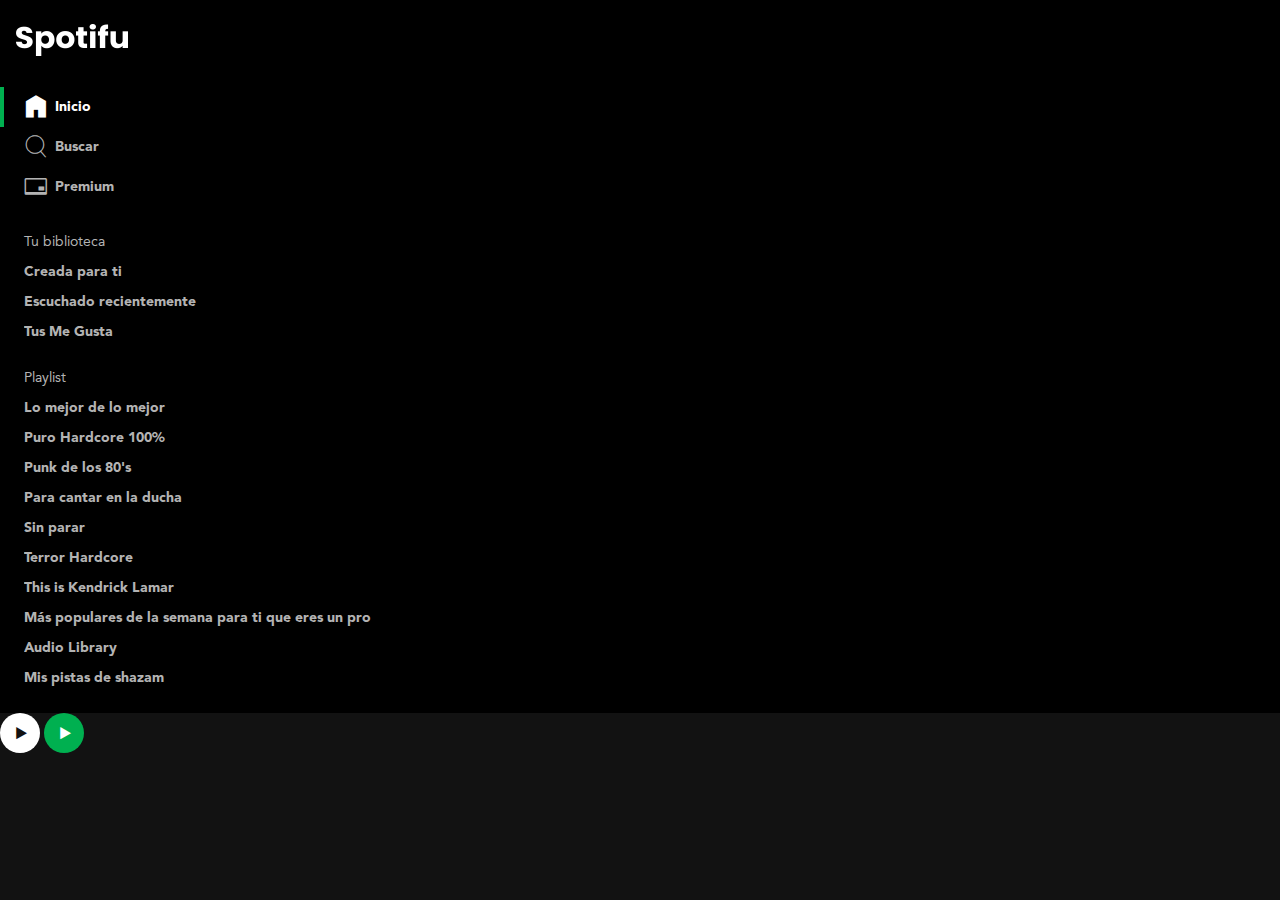
==== index.html @ 610a90a9 "Add files via upload" ====
<!DOCTYPE html>
<html lang="en">
<head>
  <meta charset="UTF-8">
  <meta http-equiv="X-UA-Compatible" content="IE=edge">
  <meta name="viewport" content="width=device-width, initial-scale=1.0">
  <link rel="stylesheet" href="./css/index.css">
  <title>Spotifu</title>
  <link rel="apple-touch-icon" sizes="57x57" href="/favicon/apple-icon-57x57.png">
  <link rel="apple-touch-icon" sizes="60x60" href="/favicon/apple-icon-60x60.png">
  <link rel="apple-touch-icon" sizes="72x72" href="/favicon/apple-icon-72x72.png">
  <link rel="apple-touch-icon" sizes="76x76" href="/favicon/apple-icon-76x76.png">
  <link rel="apple-touch-icon" sizes="114x114" href="/favicon/apple-icon-114x114.png">
  <link rel="apple-touch-icon" sizes="120x120" href="/favicon/apple-icon-120x120.png">
  <link rel="apple-touch-icon" sizes="144x144" href="/favicon/apple-icon-144x144.png">
  <link rel="apple-touch-icon" sizes="152x152" href="/favicon/apple-icon-152x152.png">
  <link rel="apple-touch-icon" sizes="180x180" href="/favicon/apple-icon-180x180.png">
  <link rel="icon" type="image/png" sizes="192x192" href="/favicon/android-icon-192x192.png">
  <link rel="icon" type="image/png" sizes="32x32" href="/favicon/favicon-32x32.png">
  <link rel="icon" type="image/png" sizes="96x96" href="/favicon/favicon-96x96.png">
  <link rel="icon" type="image/png" sizes="16x16" href="/favicon/favicon-16x16.png">
  <link rel="manifest" href="/favicon/manifest.json">
  <meta name="msapplication-TileColor" content="#ffffff">
  <meta name="msapplication-TileImage" content="/ms-icon-144x144.png">
  <meta name="theme-color" content="#ffffff">
</head>
<body class="body">
  <div class="sidebar">
    <header class="logo">
      <a href="/" aria-current="page">
        <img src="./images/spotifu-logo.png" class="logo-image" width="112" height="32" alt="Logo de Spotifu">
      </a>
    </header>
    <nav class="menu" aria-label="Principal">
      <ul class="menu-list">
        <li class="menuItem is-active">
          <a href="/" class="link" aria-current="page">
            <i class="icon-home" aria-hidden="true"></i>
            <span>Inicio</span>
          </a>
        </li>
        <li class="menuItem">
          <a href="/" class="link">
            <i class="icon-search" aria-hidden="true"></i>
            <span>Buscar</span>
          </a>
        </li>
        <li class="menuItem">
          <a href="/" class="link">
            <i class="icon-creditCard" aria-hidden="true"></i>
            <span>Premium</span>
          </a>
        </li>
      </ul>
    </nav>
    <nav class="list" aria-labelledby="library-navigation" >
      <h2 class="list-title" id="library-navigation">Tu biblioteca</h2>
      <ul class="list-content">
        <li class="list-item">
          <span class="elipsis">
            <a href="#" class="link">Creada para ti</a>
          </span>
        </li>
        <li class="list-item">
          <span class="elipsis">
            <a href="#" class="link">Escuchado recientemente</a>
          </span>
        </li>
        <li class="list-item">
          <span class="elipsis">
            <a href="#" class="link">Tus Me Gusta</a>
          </span>
        </li>
      </ul>
    </nav>
    <nav class="list" aria-labelledby="playlist-navigation">
      <h2 class="list-title" id="playlist-navigation">Playlist</h2>
      <ul class="list-content">
        <li class="list-item">
          <span class="elipsis">
            <a href="#" class="link">Lo mejor de lo mejor</a>
          </span>
        </li>
        <li class="list-item">
          <span class="elipsis">
            <a href="#" class="link">Puro Hardcore 100%</a>
          </span>
        </li>
        <li class="list-item">
          <span class="elipsis">
            <a href="#" class="link">Punk de los 80's</a>
          </span>
        </li>
        <li class="list-item">
          <span class="elipsis">
            <a href="#" class="link">Para cantar en la ducha</a>
          </span>
        </li>
        <li class="list-item">
          <span class="elipsis">
            <a href="#" class="link">Sin parar</a>
          </span>
        </li>
        <li class="list-item">
          <span class="elipsis">
            <a href="#" class="link">Terror Hardcore</a>
          </span>
        </li>
        <li class="list-item">
          <span class="elipsis">
            <a href="#" class="link">This is Kendrick Lamar</a>
          </span>
        </li>
        <li class="list-item">
          <span class="elipsis">
            <a href="#" class="link">Más populares de la semana para ti que eres un pro</a>
          </span>
        </li>
        <li class="list-item">
          <span class="elipsis">
            <a href="#" class="link">Audio Library</a>
          </span>
        </li>
        <li class="list-item">
          <span class="elipsis">
            <a href="#" class="link">Mis pistas de shazam</a>
          </span>
        </li>
      </ul>
    </nav>
  </div>


  <button class="buttonIcon is-white" aria-label="Reproducir" title="Reproducir">
    <i class="icon-play" aria-hidden="true"></i>
  </button>
  <button class="buttonIcon is-primary" aria-label="Reproducir" title="Reproudcir">
    <i class="icon-play" aria-hidden="true"></i>
  </button>
</body>
</html>
---- css/index.css ----
@import './icons.css';
@import './fonts.css';
@import './body.css';
@import './link.css';
@import './button-icon.css';
@import './sidebar.css';
@import './elipsis.css';

:root {
        /* VARIABLES */
  --primary: #00B050;
  --white: #FFFFFF;
  --gray10: #B3B3B3;
  --gray20: #737373;
  --gray30: #282828;
  --gray40: #181818;
  --gray50: #121212;
  --gray60: #000000;
  --basefontFamily: Avenir, Helvetica, sans-serif;
  --headline1: bold 2rem/normal var(--basefontFamily);
  --headline1: bold 1.5rem/1.75rem var(--basefontFamily);
  --baseFont: normal .875rem/1.375rem var(--basefontFamily);
  --baseFontBold: bold .875rem/1.375rem var(--basefontFamily);
  --button: bold .875rem/1rem var(--basefontFamily);
  --small: normal .75em/normal var(--basefontFamily);
}
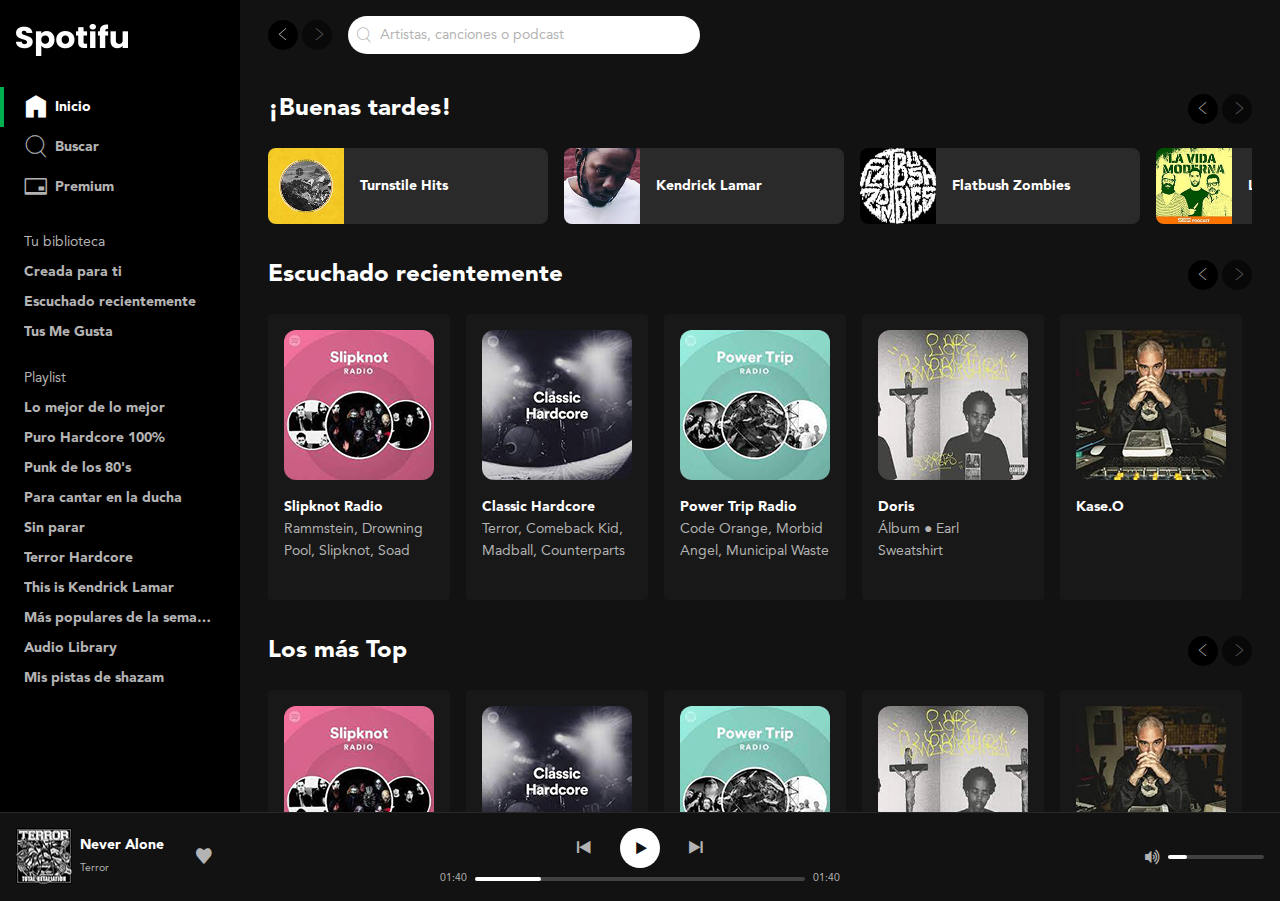
==== commit 7a55b87f: "class 45" ====
--- a/index.html
+++ b/index.html
@@ -25,117 +25,829 @@
   <meta name="theme-color" content="#ffffff">
 </head>
 <body class="body">
-  <div class="sidebar">
-    <header class="logo">
-      <a href="/" aria-current="page">
-        <img src="./images/spotifu-logo.png" class="logo-image" width="112" height="32" alt="Logo de Spotifu">
-      </a>
-    </header>
-    <nav class="menu" aria-label="Principal">
-      <ul class="menu-list">
-        <li class="menuItem is-active">
-          <a href="/" class="link" aria-current="page">
-            <i class="icon-home" aria-hidden="true"></i>
-            <span>Inicio</span>
-          </a>
-        </li>
-        <li class="menuItem">
-          <a href="/" class="link">
-            <i class="icon-search" aria-hidden="true"></i>
-            <span>Buscar</span>
-          </a>
-        </li>
-        <li class="menuItem">
-          <a href="/" class="link">
-            <i class="icon-creditCard" aria-hidden="true"></i>
-            <span>Premium</span>
-          </a>
-        </li>
-      </ul>
-    </nav>
-    <nav class="list" aria-labelledby="library-navigation" >
-      <h2 class="list-title" id="library-navigation">Tu biblioteca</h2>
-      <ul class="list-content">
-        <li class="list-item">
-          <span class="elipsis">
-            <a href="#" class="link">Creada para ti</a>
-          </span>
-        </li>
-        <li class="list-item">
-          <span class="elipsis">
-            <a href="#" class="link">Escuchado recientemente</a>
-          </span>
-        </li>
-        <li class="list-item">
-          <span class="elipsis">
-            <a href="#" class="link">Tus Me Gusta</a>
-          </span>
-        </li>
-      </ul>
-    </nav>
-    <nav class="list" aria-labelledby="playlist-navigation">
-      <h2 class="list-title" id="playlist-navigation">Playlist</h2>
-      <ul class="list-content">
-        <li class="list-item">
-          <span class="elipsis">
-            <a href="#" class="link">Lo mejor de lo mejor</a>
-          </span>
-        </li>
-        <li class="list-item">
-          <span class="elipsis">
-            <a href="#" class="link">Puro Hardcore 100%</a>
-          </span>
-        </li>
-        <li class="list-item">
-          <span class="elipsis">
-            <a href="#" class="link">Punk de los 80's</a>
-          </span>
-        </li>
-        <li class="list-item">
-          <span class="elipsis">
-            <a href="#" class="link">Para cantar en la ducha</a>
-          </span>
-        </li>
-        <li class="list-item">
-          <span class="elipsis">
-            <a href="#" class="link">Sin parar</a>
-          </span>
-        </li>
-        <li class="list-item">
-          <span class="elipsis">
-            <a href="#" class="link">Terror Hardcore</a>
-          </span>
-        </li>
-        <li class="list-item">
-          <span class="elipsis">
-            <a href="#" class="link">This is Kendrick Lamar</a>
-          </span>
-        </li>
-        <li class="list-item">
-          <span class="elipsis">
-            <a href="#" class="link">Más populares de la semana para ti que eres un pro</a>
-          </span>
-        </li>
-        <li class="list-item">
-          <span class="elipsis">
-            <a href="#" class="link">Audio Library</a>
-          </span>
-        </li>
-        <li class="list-item">
-          <span class="elipsis">
-            <a href="#" class="link">Mis pistas de shazam</a>
-          </span>
-        </li>
-      </ul>
-    </nav>
+  <div class="layout">
+    <div class="layout-block">
+      <div class="layout-sidebar">
+        <div class="sidebar">
+             <header class="logo">
+               <a href="/" aria-current="page">
+                 <img src="./images/spotifu-logo.png" class="logo-image" width="112" height="32" alt="Logo de Spotifu">
+               </a>
+             </header>
+             <nav class="menu" aria-label="Principal">
+               <ul class="menu-list">
+                 <li class="menuItem is-active">
+                   <a href="/" class="link" aria-current="page">
+                     <i class="icon-home" aria-hidden="true"></i>
+                     <span>Inicio</span>
+                   </a>
+                 </li>
+                 <li class="menuItem">
+                   <a href="/" class="link">
+                     <i class="icon-search" aria-hidden="true"></i>
+                     <span>Buscar</span>
+                   </a>
+                 </li>
+                 <li class="menuItem">
+                   <a href="/" class="link">
+                     <i class="icon-creditCard" aria-hidden="true"></i>
+                     <span>Premium</span>
+                   </a>
+                 </li>
+               </ul>
+             </nav>
+             <nav class="list" aria-labelledby="library-navigation">
+               <h2 class="list-title" id="library-navigation">Tu biblioteca</h2>
+               <ul class="list-content">
+                 <li class="list-item">
+                   <span class="elipsis">
+                     <a href="#" class="link">Creada para ti</a>
+                   </span>
+                 </li>
+                 <li class="list-item">
+                   <span class="elipsis">
+                     <a href="#" class="link">Escuchado recientemente</a>
+                   </span>
+                 </li>
+                 <li class="list-item">
+                   <span class="elipsis">
+                     <a href="#" class="link">Tus Me Gusta</a>
+                   </span>
+                 </li>
+               </ul>
+             </nav>
+             <nav class="list" aria-labelledby="playlist-navigation">
+               <h2 class="list-title" id="playlist-navigation">Playlist</h2>
+               <ul class="list-content">
+                 <li class="list-item">
+                   <span class="elipsis">
+                     <a href="#" class="link">Lo mejor de lo mejor</a>
+                   </span>
+                 </li>
+                 <li class="list-item">
+                   <span class="elipsis">
+                     <a href="#" class="link">Puro Hardcore 100%</a>
+                   </span>
+                 </li>
+                 <li class="list-item">
+                   <span class="elipsis">
+                     <a href="#" class="link">Punk de los 80's</a>
+                   </span>
+                 </li>
+                 <li class="list-item">
+                   <span class="elipsis">
+                     <a href="#" class="link">Para cantar en la ducha</a>
+                   </span>
+                 </li>
+                 <li class="list-item">
+                   <span class="elipsis">
+                     <a href="#" class="link">Sin parar</a>
+                   </span>
+                 </li>
+                 <li class="list-item">
+                   <span class="elipsis">
+                     <a href="#" class="link">Terror Hardcore</a>
+                   </span>
+                 </li>
+                 <li class="list-item">
+                   <span class="elipsis">
+                     <a href="#" class="link">This is Kendrick Lamar</a>
+                   </span>
+                 </li>
+                 <li class="list-item">
+                   <span class="elipsis">
+                     <a href="#" class="link">Más populares de la semana para ti que eres un pro</a>
+                   </span>
+                 </li>
+                 <li class="list-item">
+                   <span class="elipsis">
+                     <a href="#" class="link">Audio Library</a>
+                   </span>
+                 </li>
+                 <li class="list-item">
+                   <span class="elipsis">
+                     <a href="#" class="link">Mis pistas de shazam</a>
+                   </span>
+                 </li>
+               </ul>
+             </nav>
+        </div>
+      </div>
+      <div class="layout-main">
+        <div class="page">
+          <div class="sticky">
+            <div class="page-block">
+              <header class="header" aria-label="Barra superior y menú del usuario">
+                <div class="navigation">
+                  <button class="navigation-prev" aria-label="Volver" title="Volver">
+                    <i class="icon-arrowLeft" aria-hidden="true"></i>
+                  </button>
+                  <button class="navigation-next" disabled aria-label="Avanzar" title="Avanzar">
+                    <i class="icon-arrowRight" aria-hidden="true"></i>
+                  </button>
+                </div>
+
+                <form class="search" role="search" aria-label="Buscar por Artistas, canciones o podcast">
+                  <i class="icon-search" aria-hidden="true"></i>
+                  <input type="search" placeholder="Artistas, canciones o podcast">
+                </form>
+              </header>
+            </div>
+          </div>
+
+          <main class="page-block">
+            <section class="playlistList" aria-labelledby="region1">
+              <div class="playlistList-top">
+                <h2 class="playlistList-title" id="region1">
+                  ¡Buenas tardes!
+                </h2>
+                <div class="navigation">
+                  <button class="navigation-prev" aria-label="Volver" title="Volver">
+                    <i class="icon-arrowLeft" aria-hidden="true"></i>
+                  </button>
+                  <button class="navigation-next" disabled aria-label="Avanzar" title="Avanzar">
+                    <i class="icon-arrowRight" aria-hidden="true"></i>
+                  </button>
+                </div>
+              </div>
+              <div class="playlistList-container">
+                <div class="playlistB">
+                  <div class="playlistB-cover">
+                    <img src="./images/turnstile-hits.png" width="76" height="76" alt="Cover de la playlist Turnstile Hits">
+                  </div>
+                  <div class="playlistB-details">
+                    <h3 class="playlistB-title">Turnstile Hits</h3>
+                    <div class="playlistB-control">
+                      <button class="buttonIcon is is-primary" title="Reproducir la lista Turnstile Hits"
+                        aria-label="Reproducir la lista Turnstile Hits">
+                        <i class="icon-play" aria-hidden="true"></i>
+                      </button>
+                    </div>
+                  </div>
+                </div>
+                <div class="playlistB">
+                  <div class="playlistB-cover">
+                    <img src="./images/kendrick-lamar.png" width="76" height="76" alt="Cover de la playlist Kendrick Lamar">
+                  </div>
+                  <div class="playlistB-details">
+                    <h3 class="playlistB-title">Kendrick Lamar</h3>
+                    <div class="playlistB-control">
+                      <button class="buttonIcon is is-primary" title="Reproducir la lista Kendrick Lamar"
+                        aria-label="Reproducir la lista Kendrick Lamar">
+                        <i class="icon-play" aria-hidden="true"></i>
+                      </button>
+                    </div>
+                  </div>
+                </div>
+                <div class="playlistB">
+                  <div class="playlistB-cover">
+                    <img src="./images/flatbush-zombies.png" width="76" height="76" alt="Cover de la playlist Flatbush Zombies">
+                  </div>
+                  <div class="playlistB-details">
+                    <h3 class="playlistB-title">Flatbush Zombies</h3>
+                    <div class="playlistB-control">
+                      <button class="buttonIcon is is-primary" title="Reproducir la lista Flatbush Zombies"
+                        aria-label="Reproducir la lista Flatbush Zombies">
+                        <i class="icon-play" aria-hidden="true"></i>
+                      </button>
+                    </div>
+                  </div>
+                </div>
+                <div class="playlistB">
+                  <div class="playlistB-cover">
+                    <img src="./images/vida-moderna.png" width="76" height="76" alt="Cover de la playlist La vida moderna">
+                  </div>
+                  <div class="playlistB-details">
+                    <h3 class="playlistB-title">La vida moderna</h3>
+                    <div class="playlistB-control">
+                      <button class="buttonIcon is is-primary" title="Reproducir la lista La vida moderna"
+                        aria-label="Reproducir la lista La vida moderna">
+                        <i class="icon-play" aria-hidden="true"></i>
+                      </button>
+                    </div>
+                  </div>
+                </div>
+                <div class="playlistB">
+                  <div class="playlistB-cover">
+                    <img src="./images/dead-kennedys.png" width="76" height="76" alt="Cover del grupo punk Dead Kennedys">
+                  </div>
+                  <div class="playlistB-details">
+                    <h3 class="playlistB-title">Dead Kennedys</h3>
+                    <div class="playlistB-control">
+                      <button class="buttonIcon is is-primary" title="Reproducir la lista Dead Kennedys"
+                        aria-label="Reproducir la lista Dead Kennedys">
+                        <i class="icon-play" aria-hidden="true"></i>
+                      </button>
+                    </div>
+                  </div>
+                </div>
+                <div class="playlistB">
+                  <div class="playlistB-cover">
+                    <img src="./images/too-short.png" width="76" height="76" alt="Cover de Too Short">
+                  </div>
+                  <div class="playlistB-details">
+                    <h3 class="playlistB-title">Too Short</h3>
+                    <div class="playlistB-control">
+                      <button class="buttonIcon is is-primary" title="Reproducir la lista Too Short"
+                        aria-label="Reproducir la lista Too Short">
+                        <i class="icon-play" aria-hidden="true"></i>
+                      </button>
+                    </div>
+                  </div>
+                </div>
+                <div class="playlistB">
+                  <div class="playlistB-cover">
+                    <img src="./images/cannibal-corpse.png" width="76" height="76" alt="Cover de la playlist Cannibal Corpse">
+                  </div>
+                  <div class="playlistB-details">
+                    <h3 class="playlistB-title">Cannibal Corpse</h3>
+                    <div class="playlistB-control">
+                      <button class="buttonIcon is is-primary" title="Reproducir la lista Cannibal Corpse"
+                        aria-label="Reproducir la lista Cannibal Corpse">
+                        <i class="icon-play" aria-hidden="true"></i>
+                      </button>
+                    </div>
+                  </div>
+                </div>
+                <div class="playlistB">
+                  <div class="playlistB-cover">
+                    <img src="./images/limp-bizkit.png" width="76" height="76" alt="Cover de la playlist Limp Bizkit Hits">
+                  </div>
+                  <div class="playlistB-details">
+                    <h3 class="playlistB-title">Limp Bizkit Hits</h3>
+                    <div class="playlistB-control">
+                      <button class="buttonIcon is is-primary" title="Reproducir la lista Limp Bizkit Hits"
+                        aria-label="Reproducir la lista Limp Bizkit Hits">
+                        <i class="icon-play" aria-hidden="true"></i>
+                      </button>
+                    </div>
+                  </div>
+                </div>
+                <div class="playlistB">
+                  <div class="playlistB-cover">
+                    <img src="./images/municipal-waste.png" width="76" height="76" alt="Cover de la playlist Municipal Waste">
+                  </div>
+                  <div class="playlistB-details">
+                    <h3 class="playlistB-title">Municipal Waste</h3>
+                    <div class="playlistB-control">
+                      <button class="buttonIcon is is-primary" title="Reproducir la lista Municipal Waste"
+                        aria-label="Reproducir la lista Municipal Waste">
+                        <i class="icon-play" aria-hidden="true"></i>
+                      </button>
+                    </div>
+                  </div>
+                </div>
+              </div>
+            </section>
+
+
+            <section class="playlistList" aria-labelledby="region2">
+              <div class="playlistList-top">
+                <h2 class="playlistList-title" id="region2">
+                  Escuchado recientemente
+                </h2>
+                <div class="navigation">
+                  <button class="navigation-prev" aria-label="Volver" title="Volver">
+                    <i class="icon-arrowLeft" aria-hidden="true"></i>
+                  </button>
+                  <button class="navigation-next" disabled aria-label="Avanzar" title="Avanzar">
+                    <i class="icon-arrowRight" aria-hidden="true"></i>
+                  </button>
+                </div>
+              </div>
+              <div class="playlistList-container">
+                <div class="playlistA">
+                  <div class="playlistA-cover">
+                    <img src="./images/slipknot-radio.png" width="150" height="150" alt="Cover de la Slipknot Radio">
+                    <button class="buttonIcon is-primary" aria-label="Reproducir la Slipknot Radio" title="Reproducir la Slipknot Radio">
+                      <i class="icon-play" aria-hidden="true"></i>
+                    </button>
+                  </div>
+                  <h3 class="playlistA-title">Slipknot Radio</h3>
+                  <h4 class="playlistA-description">Rammstein, Drowning Pool, Slipknot, Soad</h4>
+                </div>
+                <div class="playlistA">
+                  <div class="playlistA-cover">
+                    <img src="./images/classic-hardcore.png" width="150" height="150" alt="Cover de la playlist Classic Hardcore">
+                    <button class="buttonIcon is-primary" aria-label="Reproducir la playlist Classic Hardcore" title="Reproducir la playlist Classic Hardcore">
+                      <i class="icon-play" aria-hidden="true"></i>
+                    </button>
+                  </div>
+                  <h3 class="playlistA-title">Classic Hardcore</h3>
+                  <h4 class="playlistA-description">Terror, Comeback Kid, Madball, Counterparts</h4>
+                </div>
+                <div class="playlistA">
+                  <div class="playlistA-cover">
+                    <img src="./images/radio-pt.png" width="150" height="150" alt="Cover de la Power Trip Radio">
+                    <button class="buttonIcon is-primary" aria-label="Reproducir la Power Trip Radio" title="Reproducir la Power Trip Radio">
+                      <i class="icon-play" aria-hidden="true"></i>
+                    </button>
+                  </div>
+                  <h3 class="playlistA-title">Power Trip Radio</h3>
+                  <h4 class="playlistA-description">Code Orange, Morbid Angel, Municipal Waste</h4>
+                </div>
+                <div class="playlistA">
+                  <div class="playlistA-cover">
+                    <img src="./images/doris-cover.png" width="150" height="150" alt="Cover del álbum Doris">
+                    <button class="buttonIcon is-primary" aria-label="Reproducir el álbum Doris" title="Reproducir el álbum Doris">
+                      <i class="icon-play" aria-hidden="true"></i>
+                    </button>
+                  </div>
+                  <h3 class="playlistA-title">Doris</h3>
+                  <h4 class="playlistA-description">Álbum &#9679; Earl Sweatshirt</h4>
+                </div>
+                <div class="playlistA">
+                  <div class="playlistA-cover">
+                    <img src="./images/kase-cover.png" width="150" height="150" alt="Cover del artista Kase.O">
+                    <button class="buttonIcon is-primary" aria-label="Reproducir canal de Kase.O" title="Reproducir canal de Kase.O">
+                      <i class="icon-play" aria-hidden="true"></i>
+                    </button>
+                  </div>
+                  <h3 class="playlistA-title">Kase.O</h3>
+                  <!--<h4 class="playlistA-description">Naruto, Your Name, Weathering With You</h4>-->
+                </div>
+                <div class="playlistA">
+                  <div class="playlistA-cover">
+                    <img src="./images/best-rap.png" width="150" height="150" alt="Cover de la playlist Best Rap Songs of 1994">
+                    <button class="buttonIcon is-primary" aria-label="Reproducir la playlist Best Rap Songs of 1994" title="Reproducir la playlist Best Rap Songs of 1994">
+                      <i class="icon-play" aria-hidden="true"></i>
+                    </button>
+                  </div>
+                  <h3 class="playlistA-title">Rap Hits</h3>
+                  <h4 class="playlistA-description">Outkast, Nas, The Notorious B.I.G., 2Pac</h4>
+                </div>
+                <div class="playlistA">
+                  <div class="playlistA-cover">
+                    <img src="./images/lkm.png" width="150" height="150" alt="Cover de la playlist Lendakaris Muertos">
+                    <button class="buttonIcon is-primary" aria-label="Reproducir la playlist Lendakaris Muertos" title="Reproducir la playlist Lendakaris Muertos">
+                      <i class="icon-play" aria-hidden="true"></i>
+                    </button>
+                  </div>
+                  <h3 class="playlistA-title">Lendakaris Radio</h3>
+                  <h4 class="playlistA-description">Eskorbuto, Extremoduro, Mala Reputación y más</h4>
+                </div>
+                <div class="playlistA">
+                  <div class="playlistA-cover">
+                    <img src="./images/trash-cover.png" width="150" height="150" alt="Cover de la playlist Thrash Metal Essentials">
+                    <button class="buttonIcon is-primary" aria-label="Reproducir la playlist Thrash Metal Essentials" title="Reproducir la playlist Thrash Metal Essentials">
+                      <i class="icon-play" aria-hidden="true"></i>
+                    </button>
+                  </div>
+                  <h3 class="playlistA-title">Thrash Metal Radio</h3>
+                  <h4 class="playlistA-description">Metallica, Slayer, Power Trip, Municipal Waste</h4>
+                </div>
+                <div class="playlistA">
+                  <div class="playlistA-cover">
+                    <img src="./images/anime-hits.png" width="150" height="150" alt="Cover de la playlist Anime Hits">
+                    <button class="buttonIcon is-primary" aria-label="Reproducir" title="Reproducir">
+                      <i class="icon-play" aria-hidden="true"></i>
+                    </button>
+                  </div>
+                  <h3 class="playlistA-title">Anime Hits</h3>
+                  <h4 class="playlistA-description">Naruto, Your Name, Weathering With You</h4>
+                </div>
+                <div class="playlistA">
+                  <div class="playlistA-cover">
+                    <img src="./images/slipknot-radio.png" width="150" height="150" alt="Cover de la Slipknot Radio">
+                    <button class="buttonIcon is-primary" aria-label="Reproducir la Slipknot Radio"
+                      title="Reproducir la Slipknot Radio">
+                      <i class="icon-play" aria-hidden="true"></i>
+                    </button>
+                  </div>
+                  <h3 class="playlistA-title">Slipknot Radio</h3>
+                  <h4 class="playlistA-description">Rammstein, Drowning Pool, Slipknot, Soad</h4>
+                </div>
+                <div class="playlistA">
+                  <div class="playlistA-cover">
+                    <img src="./images/classic-hardcore.png" width="150" height="150" alt="Cover de la playlist Classic Hardcore">
+                    <button class="buttonIcon is-primary" aria-label="Reproducir la playlist Classic Hardcore"
+                      title="Reproducir la playlist Classic Hardcore">
+                      <i class="icon-play" aria-hidden="true"></i>
+                    </button>
+                  </div>
+                  <h3 class="playlistA-title">Classic Hardcore</h3>
+                    <h4 class="playlistA-description">Terror, Comeback Kid, Madball, Counterparts</h4>
+                </div>
+                <div class="playlistA">
+                  <div class="playlistA-cover">
+                    <img src="./images/radio-pt.png" width="150" height="150" alt="Cover de la Power Trip Radio">
+                    <button class="buttonIcon is-primary" aria-label="Reproducir la Power Trip Radio"
+                      title="Reproducir la Power Trip Radio">
+                      <i class="icon-play" aria-hidden="true"></i>
+                    </button>
+                  </div>
+                  <h3 class="playlistA-title">Power Trip Radio</h3>
+                  <h4 class="playlistA-description">Code Orange, Morbid Angel, Municipal Waste</h4>
+                </div>
+                <div class="playlistA">
+                  <div class="playlistA-cover">
+                    <img src="./images/kase-cover.png" width="150" height="150" alt="Cover del artista Kase.O">
+                    <button class="buttonIcon is-primary" aria-label="Reproducir canal de Kase.O" title="Reproducir canal de Kase.O">
+                      <i class="icon-play" aria-hidden="true"></i>
+                    </button>
+                  </div>
+                  <h3 class="playlistA-title">Kase.O</h3>
+                  <!--<h4 class="playlistA-description">Naruto, Your Name, Weathering With You</h4>-->
+                </div>
+                <div class="playlistA">
+                  <div class="playlistA-cover">
+                    <img src="./images/best-rap.png" width="150" height="150" alt="Cover de la playlist Best Rap Songs of 1994">
+                    <button class="buttonIcon is-primary" aria-label="Reproducir la playlist Best Rap Songs of 1994"
+                      title="Reproducir la playlist Best Rap Songs of 1994">
+                      <i class="icon-play" aria-hidden="true"></i>
+                    </button>
+                  </div>
+                  <h3 class="playlistA-title">Rap Classic Hits</h3>
+                  <h4 class="playlistA-description">Outkast, Nas, The Notorious B.I.G., 2Pac</h4>
+                </div>
+                <div class="playlistA">
+                  <div class="playlistA-cover">
+                    <img src="./images/lkm.png" width="150" height="150" alt="Cover de la playlist Lendakaris Muertos">
+                    <button class="buttonIcon is-primary" aria-label="Reproducir la playlist Lendakaris Muertos"
+                      title="Reproducir la playlist Lendakaris Muertos">
+                      <i class="icon-play" aria-hidden="true"></i>
+                    </button>
+                  </div>
+                  <h3 class="playlistA-title">Punk Español Hits</h3>
+                  <h4 class="playlistA-description">Eskorbuto, Extremoduro, Mala Reputación y más</h4>
+                </div>
+              </div>
+            </section>
+            <section class="playlistList" aria-labelledby="region3">
+              <div class="playlistList-top">
+                <h2 class="playlistList-title" id="region3">
+                  Los más Top
+                </h2>
+                <div class="navigation">
+                  <button class="navigation-prev" aria-label="Volver" title="Volver">
+                    <i class="icon-arrowLeft" aria-hidden="true"></i>
+                  </button>
+                  <button class="navigation-next" disabled aria-label="Avanzar" title="Avanzar">
+                    <i class="icon-arrowRight" aria-hidden="true"></i>
+                  </button>
+                </div>
+              </div>
+              <div class="playlistList-container">
+                <div class="playlistA">
+                  <div class="playlistA-cover">
+                    <img src="./images/slipknot-radio.png" width="150" height="150" alt="Cover de la Slipknot Radio">
+                    <button class="buttonIcon is-primary" aria-label="Reproducir la Slipknot Radio"
+                      title="Reproducir la Slipknot Radio">
+                      <i class="icon-play" aria-hidden="true"></i>
+                    </button>
+                  </div>
+                  <h3 class="playlistA-title">Slipknot Radio</h3>
+                  <h4 class="playlistA-description">Rammstein, Drowning Pool, Slipknot, Soad</h4>
+                </div>
+                <div class="playlistA">
+                  <div class="playlistA-cover">
+                    <img src="./images/classic-hardcore.png" width="150" height="150" alt="Cover de la playlist Classic Hardcore">
+                    <button class="buttonIcon is-primary" aria-label="Reproducir la playlist Classic Hardcore"
+                      title="Reproducir la playlist Classic Hardcore">
+                      <i class="icon-play" aria-hidden="true"></i>
+                    </button>
+                  </div>
+                  <h3 class="playlistA-title">Classic Hardcore</h3>
+                  <h4 class="playlistA-description">Terror, Comeback Kid, Madball, Counterparts</h4>
+                </div>
+                <div class="playlistA">
+                  <div class="playlistA-cover">
+                    <img src="./images/radio-pt.png" width="150" height="150" alt="Cover de la Power Trip Radio">
+                    <button class="buttonIcon is-primary" aria-label="Reproducir la Power Trip Radio"
+                      title="Reproducir la Power Trip Radio">
+                      <i class="icon-play" aria-hidden="true"></i>
+                    </button>
+                  </div>
+                  <h3 class="playlistA-title">Power Trip Radio</h3>
+                  <h4 class="playlistA-description">Code Orange, Morbid Angel, Municipal Waste</h4>
+                </div>
+                <div class="playlistA">
+                  <div class="playlistA-cover">
+                    <img src="./images/doris-cover.png" width="150" height="150" alt="Cover del álbum Doris">
+                    <button class="buttonIcon is-primary" aria-label="Reproducir el álbum Doris" title="Reproducir el álbum Doris">
+                      <i class="icon-play" aria-hidden="true"></i>
+                    </button>
+                  </div>
+                  <h3 class="playlistA-title">Doris</h3>
+                  <h4 class="playlistA-description">Álbum &#9679; Earl Sweatshirt</h4>
+                </div>
+                <div class="playlistA">
+                  <div class="playlistA-cover">
+                    <img src="./images/kase-cover.png" width="150" height="150" alt="Cover del artista Kase.O">
+                    <button class="buttonIcon is-primary" aria-label="Reproducir canal de Kase.O"
+                      title="Reproducir canal de Kase.O">
+                      <i class="icon-play" aria-hidden="true"></i>
+                    </button>
+                  </div>
+                  <h3 class="playlistA-title">Kase.O</h3>
+                  <!--<h4 class="playlistA-description">Naruto, Your Name, Weathering With You</h4>-->
+                </div>
+                <div class="playlistA">
+                  <div class="playlistA-cover">
+                    <img src="./images/best-rap.png" width="150" height="150" alt="Cover de la playlist Best Rap Songs of 1994">
+                    <button class="buttonIcon is-primary" aria-label="Reproducir la playlist Best Rap Songs of 1994"
+                      title="Reproducir la playlist Best Rap Songs of 1994">
+                      <i class="icon-play" aria-hidden="true"></i>
+                    </button>
+                  </div>
+                  <h3 class="playlistA-title">Gold Rap Hits</h3>
+                  <h4 class="playlistA-description">Outkast, Nas, The Notorious B.I.G., 2Pac</h4>
+                </div>
+                <div class="playlistA">
+                  <div class="playlistA-cover">
+                    <img src="./images/lkm.png" width="150" height="150" alt="Cover de la playlist Lendakaris Muertos">
+                    <button class="buttonIcon is-primary" aria-label="Reproducir la playlist Lendakaris Muertos"
+                      title="Reproducir la playlist Lendakaris Muertos">
+                      <i class="icon-play" aria-hidden="true"></i>
+                    </button>
+                  </div>
+                  <h3 class="playlistA-title">Rock Hits</h3>
+                  <h4 class="playlistA-description">Eskorbuto, Extremoduro, Mala Reputación y más</h4>
+                </div>
+                <div class="playlistA">
+                  <div class="playlistA-cover">
+                    <img src="./images/trash-cover.png" width="150" height="150" alt="Cover de la playlist Thrash Metal Essentials">
+                    <button class="buttonIcon is-primary" aria-label="Reproducir la playlist Thrash Metal Essentials"
+                      title="Reproducir la playlist Thrash Metal Essentials">
+                      <i class="icon-play" aria-hidden="true"></i>
+                    </button>
+                  </div>
+                  <h3 class="playlistA-title">Metal Radio</h3>
+                  <h4 class="playlistA-description">Metallica, Slayer, Power Trip, Municipal Waste</h4>
+                </div>
+                <div class="playlistA">
+                  <div class="playlistA-cover">
+                    <img src="./images/anime-hits.png" width="150" height="150" alt="Cover de la playlist Anime Hits">
+                    <button class="buttonIcon is-primary" aria-label="Reproducir" title="Reproducir">
+                      <i class="icon-play" aria-hidden="true"></i>
+                    </button>
+                  </div>
+                  <h3 class="playlistA-title">Anime Hits</h3>
+                  <h4 class="playlistA-description">Naruto, Your Name, Weathering With You</h4>
+                </div>
+                <div class="playlistA">
+                  <div class="playlistA-cover">
+                    <img src="./images/slipknot-radio.png" width="150" height="150" alt="Cover de la Slipknot Radio">
+                    <button class="buttonIcon is-primary" aria-label="Reproducir la Slipknot Radio"
+                      title="Reproducir la Slipknot Radio">
+                      <i class="icon-play" aria-hidden="true"></i>
+                    </button>
+                  </div>
+                  <h3 class="playlistA-title">Nu Metal Radio</h3>
+                  <h4 class="playlistA-description">Rammstein, Drowning Pool, Slipknot, Soad</h4>
+                </div>
+                <div class="playlistA">
+                  <div class="playlistA-cover">
+                    <img src="./images/classic-hardcore.png" width="150" height="150" alt="Cover de la playlist Classic Hardcore">
+                    <button class="buttonIcon is-primary" aria-label="Reproducir la playlist Classic Hardcore"
+                      title="Reproducir la playlist Classic Hardcore">
+                      <i class="icon-play" aria-hidden="true"></i>
+                    </button>
+                  </div>
+                  <h3 class="playlistA-title"> Hardcore</h3>
+                  <h4 class="playlistA-description">Terror, Comeback Kid, Madball, Counterparts</h4>
+                </div>
+                <div class="playlistA">
+                  <div class="playlistA-cover">
+                    <img src="./images/radio-pt.png" width="150" height="150" alt="Cover de la Power Trip Radio">
+                    <button class="buttonIcon is-primary" aria-label="Reproducir la Power Trip Radio"
+                      title="Reproducir la Power Trip Radio">
+                      <i class="icon-play" aria-hidden="true"></i>
+                    </button>
+                  </div>
+                  <h3 class="playlistA-title">Iconic Metal Radio</h3>
+                  <h4 class="playlistA-description">Code Orange, Morbid Angel, Municipal Waste</h4>
+                </div>
+                <div class="playlistA">
+                  <div class="playlistA-cover">
+                    <img src="./images/doris-cover.png" width="150" height="150" alt="Cover del álbum Doris">
+                    <button class="buttonIcon is-primary" aria-label="Reproducir el álbum Doris" title="Reproducir el álbum Doris">
+                      <i class="icon-play" aria-hidden="true"></i>
+                    </button>
+                  </div>
+                  <h3 class="playlistA-title">Doris</h3>
+                  <h4 class="playlistA-description">Álbum &#9679; Earl Sweatshirt</h4>
+                </div>
+                <div class="playlistA">
+                  <div class="playlistA-cover">
+                    <img src="./images/kase-cover.png" width="150" height="150" alt="Cover del artista Kase.O">
+                    <button class="buttonIcon is-primary" aria-label="Reproducir canal de Kase.O" title="Reproducir canal de Kase.O">
+                      <i class="icon-play" aria-hidden="true"></i>
+                    </button>
+                  </div>
+                  <h3 class="playlistA-title">Kase.O</h3>
+                  <!--<h4 class="playlistA-description">Naruto, Your Name, Weathering With You</h4>-->
+                </div>
+                <div class="playlistA">
+                  <div class="playlistA-cover">
+                    <img src="./images/lkm.png" width="150" height="150" alt="Cover de la playlist Lendakaris Muertos">
+                    <button class="buttonIcon is-primary" aria-label="Reproducir la playlist Lendakaris Muertos"
+                      title="Reproducir la playlist Lendakaris Muertos">
+                      <i class="icon-play" aria-hidden="true"></i>
+                    </button>
+                  </div>
+                  <h3 class="playlistA-title">Anime Hits</h3>
+                  <h4 class="playlistA-description">Eskorbuto, Extremoduro, Mala Reputación y más</h4>
+                </div>
+                <div class="playlistA">
+                  <div class="playlistA-cover">
+                    <img src="./images/trash-cover.png" width="150" height="150" alt="Cover de la playlist Thrash Metal Essentials">
+                    <button class="buttonIcon is-primary" aria-label="Reproducir la playlist Thrash Metal Essentials"
+                      title="Reproducir la playlist Thrash Metal Essentials">
+                      <i class="icon-play" aria-hidden="true"></i>
+                    </button>
+                  </div>
+                  <h3 class="playlistA-title">Max Level Metal</h3>
+                  <h4 class="playlistA-description">Metallica, Slayer, Power Trip, Municipal Waste</h4>
+                </div>
+              </div>
+            </section>
+            <section class="playlistList" aria-labelledby="region4">
+              <div class="playlistList-top">
+                <h2 class="playlistList-title" id="region4">
+                  Tus Favoritos
+                </h2>
+                <div class="navigation">
+                  <button class="navigation-prev" aria-label="Volver" title="Volver">
+                    <i class="icon-arrowLeft" aria-hidden="true"></i>
+                  </button>
+                  <button class="navigation-next" disabled aria-label="Avanzar" title="Avanzar">
+                    <i class="icon-arrowRight" aria-hidden="true"></i>
+                  </button>
+                </div>
+              </div>
+              <div class="playlistList-container">
+                <div class="playlistA">
+                  <div class="playlistA-cover">
+                    <img src="./images/slipknot-radio.png" width="150" height="150" alt="Cover de la Slipknot Radio">
+                    <button class="buttonIcon is-primary" aria-label="Reproducir la Slipknot Radio"
+                      title="Reproducir la Slipknot Radio">
+                      <i class="icon-play" aria-hidden="true"></i>
+                    </button>
+                  </div>
+                  <h3 class="playlistA-title">Slipknot Radio</h3>
+                  <h4 class="playlistA-description">Rammstein, Drowning Pool, Slipknot, Soad</h4>
+                </div>
+                <div class="playlistA">
+                  <div class="playlistA-cover">
+                    <img src="./images/classic-hardcore.png" width="150" height="150" alt="Cover de la playlist Classic Hardcore">
+                    <button class="buttonIcon is-primary" aria-label="Reproducir la playlist Classic Hardcore"
+                      title="Reproducir la playlist Classic Hardcore">
+                      <i class="icon-play" aria-hidden="true"></i>
+                    </button>
+                  </div>
+                  <h3 class="playlistA-title">Classic Hardcore</h3>
+                  <h4 class="playlistA-description">Terror, Comeback Kid, Madball, Counterparts</h4>
+                </div>
+                <div class="playlistA">
+                  <div class="playlistA-cover">
+                    <img src="./images/radio-pt.png" width="150" height="150" alt="Cover de la Power Trip Radio">
+                    <button class="buttonIcon is-primary" aria-label="Reproducir la Power Trip Radio"
+                      title="Reproducir la Power Trip Radio">
+                      <i class="icon-play" aria-hidden="true"></i>
+                    </button>
+                  </div>
+                  <h3 class="playlistA-title">Power Trip Radio</h3>
+                  <h4 class="playlistA-description">Code Orange, Morbid Angel, Municipal Waste</h4>
+                </div>
+                <div class="playlistA">
+                  <div class="playlistA-cover">
+                    <img src="./images/doris-cover.png" width="150" height="150" alt="Cover del álbum Doris">
+                    <button class="buttonIcon is-primary" aria-label="Reproducir el álbum Doris" title="Reproducir el álbum Doris">
+                      <i class="icon-play" aria-hidden="true"></i>
+                    </button>
+                  </div>
+                  <h3 class="playlistA-title">Doris</h3>
+                  <h4 class="playlistA-description">Álbum &#9679; Earl Sweatshirt</h4>
+                </div>
+                <div class="playlistA">
+                  <div class="playlistA-cover">
+                    <img src="./images/kase-cover.png" width="150" height="150" alt="Cover del artista Kase.O">
+                    <button class="buttonIcon is-primary" aria-label="Reproducir canal de Kase.O"
+                      title="Reproducir canal de Kase.O">
+                      <i class="icon-play" aria-hidden="true"></i>
+                    </button>
+                  </div>
+                  <h3 class="playlistA-title">Kase.O</h3>
+                  <!--<h4 class="playlistA-description">Naruto, Your Name, Weathering With You</h4>-->
+                </div>
+                <div class="playlistA">
+                  <div class="playlistA-cover">
+                    <img src="./images/best-rap.png" width="150" height="150" alt="Cover de la playlist Best Rap Songs of 1994">
+                    <button class="buttonIcon is-primary" aria-label="Reproducir la playlist Best Rap Songs of 1994"
+                      title="Reproducir la playlist Best Rap Songs of 1994">
+                      <i class="icon-play" aria-hidden="true"></i>
+                    </button>
+                  </div>
+                  <h3 class="playlistA-title">Oldies but Goldies</h3>
+                  <h4 class="playlistA-description">Outkast, Nas, The Notorious B.I.G., 2Pac</h4>
+                </div>
+                <div class="playlistA">
+                  <div class="playlistA-cover">
+                    <img src="./images/lkm.png" width="150" height="150" alt="Cover de la playlist Lendakaris Muertos">
+                    <button class="buttonIcon is-primary" aria-label="Reproducir la playlist Lendakaris Muertos"
+                      title="Reproducir la playlist Lendakaris Muertos">
+                      <i class="icon-play" aria-hidden="true"></i>
+                    </button>
+                  </div>
+                  <h3 class="playlistA-title">Extremoduro Radio</h3>
+                  <h4 class="playlistA-description">Eskorbuto, Extremoduro, Mala Reputación y más</h4>
+                </div>
+                <div class="playlistA">
+                  <div class="playlistA-cover">
+                    <img src="./images/trash-cover.png" width="150" height="150" alt="Cover de la playlist Thrash Metal Essentials">
+                    <button class="buttonIcon is-primary" aria-label="Reproducir la playlist Thrash Metal Essentials"
+                      title="Reproducir la playlist Thrash Metal Essentials">
+                      <i class="icon-play" aria-hidden="true"></i>
+                    </button>
+                  </div>
+                  <h3 class="playlistA-title">Routine Metal</h3>
+                  <h4 class="playlistA-description">Metallica, Slayer, Power Trip, Municipal Waste</h4>
+                </div>
+                <div class="playlistA">
+                  <div class="playlistA-cover">
+                    <img src="./images/anime-hits.png" width="150" height="150" alt="Cover de la playlist Anime Hits">
+                    <button class="buttonIcon is-primary" aria-label="Reproducir" title="Reproducir">
+                      <i class="icon-play" aria-hidden="true"></i>
+                    </button>
+                  </div>
+                  <h3 class="playlistA-title">Anime Hits</h3>
+                  <h4 class="playlistA-description">Naruto, Your Name, Weathering With You</h4>
+                </div>
+              </div>
+            </section>
+          </main>
+        </div>
+      </div>
+    </div>
+    <div class="layout-block">
+      <footer class="layout-bottom">
+        <div class="player">
+          <div class="player-nowPlaying">
+            <div class="nowPlaying">
+              <div class="nowPlaying-cover">
+                <img src="./images/terror-hardcore.png" width="56" height="57"
+                  alt="Portada de la canción Never Alone del grupo Terror"
+                  title="Portada de la canción Never Alone del grupo Terror">
+              </div>
+              <div class="nowPlaying-details">
+                <div class="nowPlaying-description">
+                  <a href="#song" class="nowPlaying-title">Never Alone</a>
+                  <a href="#Terror" class="nowPlaying-artist">Terror</a>
+                </div>
+                <div class="nowPlaying-actions">
+                  <button class="player-control" role="switch" aria-checked="false" aria-label="Guardar en tu biblioteca"
+                    title="Guardar en tu biblioteca">
+                    <i class="icon-heart" aria-hidden="true"></i>
+                  </button>
+                </div>
+              </div>
+            </div>
+          </div>
+          <div class="player-playerControls">
+            <div class="playerControls">
+              <div class="playerControls-buttons" aria-label="Control de reproducción">
+                <button class="buttonIcon" aria-label="Retroceder" title="Retroceder">
+                  <i class="icon-prev" aria-hidden="true"></i>
+                </button>
+                <button class="buttonIcon is-white" aria-label="Reproducir" title="Reproudcir">
+                  <i class="icon-play" aria-hidden="true"></i>
+                </button>
+                <button class="buttonIcon" aria-label="Avanzar" title="Avanzar">
+                  <i class="icon-next" aria-hidden="true"></i>
+                </button>
+              </div>
+              <div class="playerPlayback">
+                <span class="playerPlayback-progressTime">01:40</span>
+                <div class="playerPlayback-slider">
+                  <div class="slider">
+                    <div class="slider-progress">
+                      <button class="slider-button" aria-label="Controlar el avance de la reproducción"></button>
+                    </div>
+                  </div>
+                </div>
+                <span class="playerPlayback-progressTime">01:40</span>
+              </div>
+            </div>
+          </div>
+          <div class="player-playerVolume">
+            <div class="playerVolume">
+              <button class="player-control" aria-label="Silenciar" aria-describedby="volume-icon">
+                <i class="icon-volumeUp" id="volume-icon" role="presentation" aria-label="Volumen alto"></i>
+              </button>
+              <div class="playerVolume-slider">
+                <div class="slider">
+                  <div class="slider-progress">
+                    <button class="slider-button" aria-label="Controlar el avance de la reproducción"></button>
+                  </div>
+                </div>
+              </div>
+            </div>
+          </div>
+        </div>
+      </footer>
+    </div>
   </div>
 
-
-  <button class="buttonIcon is-white" aria-label="Reproducir" title="Reproducir">
-    <i class="icon-play" aria-hidden="true"></i>
-  </button>
-  <button class="buttonIcon is-primary" aria-label="Reproducir" title="Reproudcir">
-    <i class="icon-play" aria-hidden="true"></i>
-  </button>
 </body>
 </html>--- a/css/index.css
+++ b/css/index.css
@@ -5,9 +5,14 @@
 @import './button-icon.css';
 @import './sidebar.css';
 @import './elipsis.css';
+@import './player.css';
+@import './page.css';
+@import './layout.css';
+@import './scrollbar.css';
 
 :root {
         /* VARIABLES */
+        font-size: 14px;
   --primary: #00B050;
   --white: #FFFFFF;
   --gray10: #B3B3B3;
@@ -17,7 +22,7 @@
   --gray50: #121212;
   --gray60: #000000;
   --basefontFamily: Avenir, Helvetica, sans-serif;
-  --headline1: bold 2rem/normal var(--basefontFamily);
+  --headline2: bold 2rem/normal var(--basefontFamily);
   --headline1: bold 1.5rem/1.75rem var(--basefontFamily);
   --baseFont: normal .875rem/1.375rem var(--basefontFamily);
   --baseFontBold: bold .875rem/1.375rem var(--basefontFamily);
@@ -25,3 +30,15 @@
   --small: normal .75em/normal var(--basefontFamily);
 }
 
+@media screen and (min-width: 768px) {
+  :root {
+    font-size: 16px;
+  }
+}
+
+@media screen and (min-width: 1440px) {
+  :root {
+    font-size: 18px;
+  }
+}
+
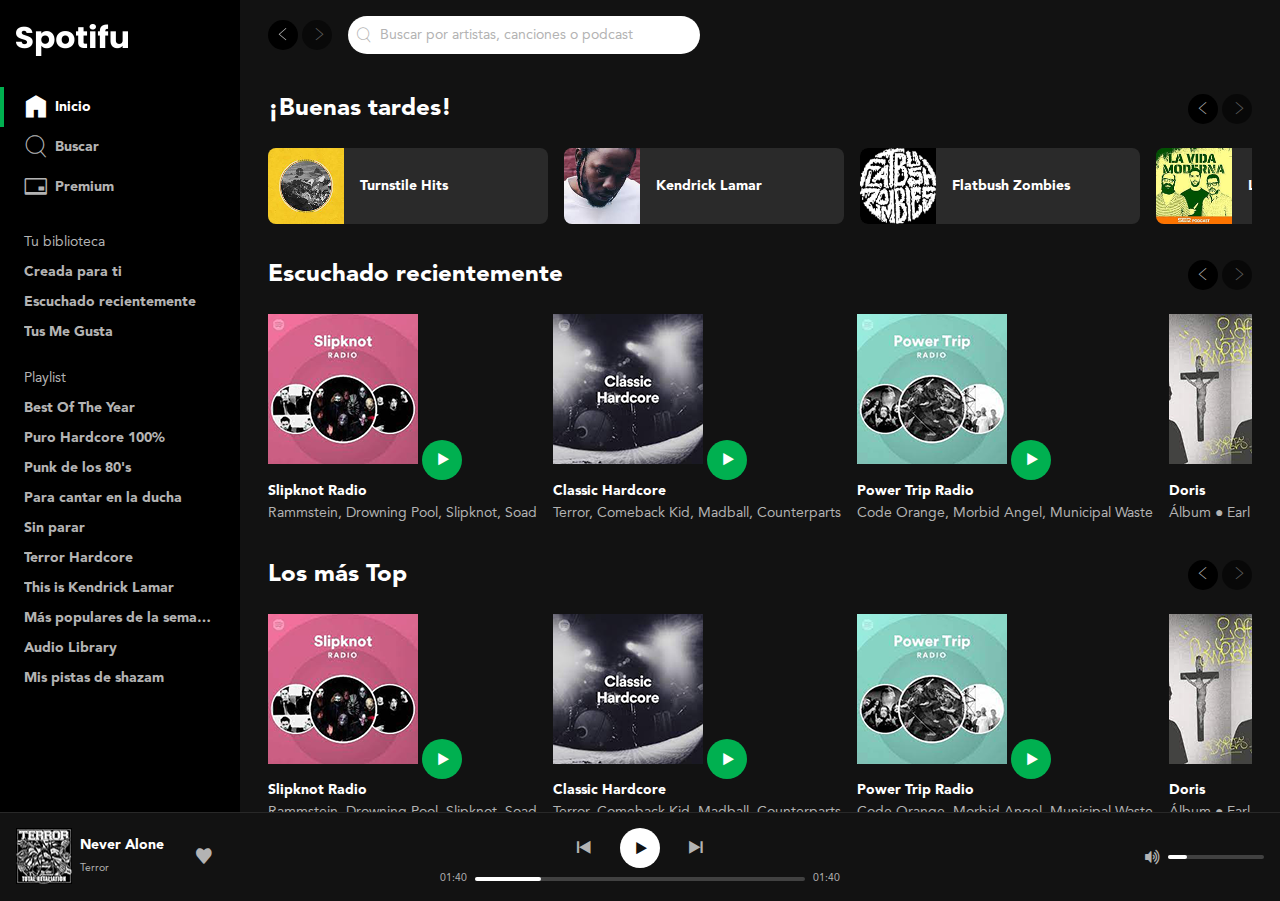
==== commit 08533af8: "updated-links-to-different-views" ====
--- a/index.html
+++ b/index.html
@@ -61,12 +61,12 @@
                <ul class="list-content">
                  <li class="list-item">
                    <span class="elipsis">
-                     <a href="#" class="link">Creada para ti</a>
-                   </span>
-                 </li>
-                 <li class="list-item">
-                   <span class="elipsis">
-                     <a href="#" class="link">Escuchado recientemente</a>
+                     <a href="/2-1-Mansion.html" class="link">Creada para ti</a>
+                   </span>
+                 </li>
+                 <li class="list-item">
+                   <span class="elipsis">
+                     <a href="/2-2-Mansion.html" class="link">Escuchado recientemente</a>
                    </span>
                  </li>
                  <li class="list-item">
@@ -81,12 +81,12 @@
                <ul class="list-content">
                  <li class="list-item">
                    <span class="elipsis">
-                     <a href="#" class="link">Lo mejor de lo mejor</a>
-                   </span>
-                 </li>
-                 <li class="list-item">
-                   <span class="elipsis">
-                     <a href="#" class="link">Puro Hardcore 100%</a>
+                     <a href="/2-1-Mansion.html" class="link">Best Of The Year</a>
+                   </span>
+                 </li>
+                 <li class="list-item">
+                   <span class="elipsis">
+                     <a href="/2-2-Mansion.html" class="link">Puro Hardcore 100%</a>
                    </span>
                  </li>
                  <li class="list-item">
@@ -146,10 +146,9 @@
                     <i class="icon-arrowRight" aria-hidden="true"></i>
                   </button>
                 </div>
-
                 <form class="search" role="search" aria-label="Buscar por Artistas, canciones o podcast">
                   <i class="icon-search" aria-hidden="true"></i>
-                  <input type="search" placeholder="Artistas, canciones o podcast">
+                  <input type="search" placeholder="Buscar por artistas, canciones o podcast">
                 </form>
               </header>
             </div>
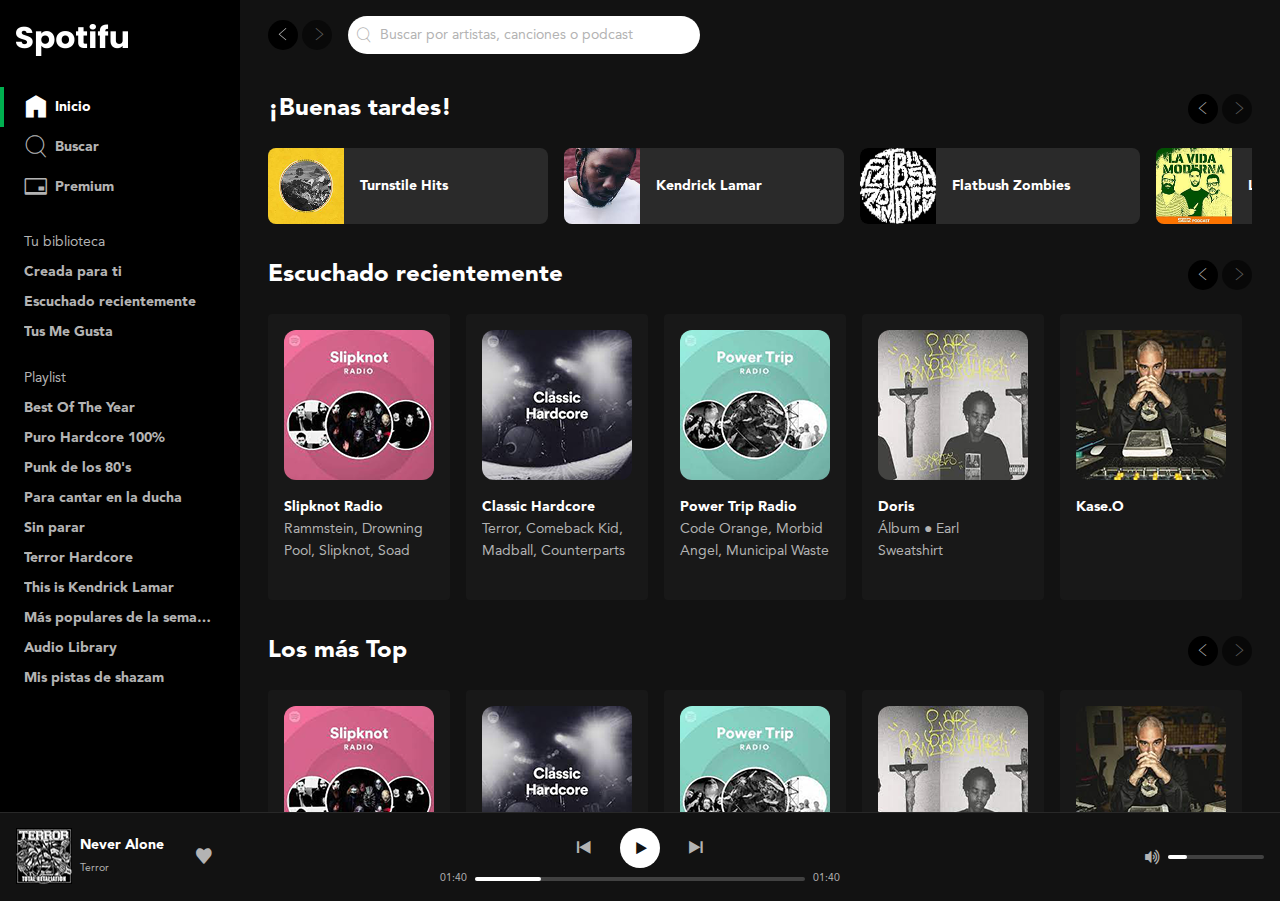
==== commit 3ba0305b: "uploaded-all-html" ====
--- a/index.html
+++ b/index.html
@@ -61,17 +61,17 @@
                <ul class="list-content">
                  <li class="list-item">
                    <span class="elipsis">
-                     <a href="/2-1-Mansion.html" class="link">Creada para ti</a>
-                   </span>
-                 </li>
-                 <li class="list-item">
-                   <span class="elipsis">
-                     <a href="/2-2-Mansion.html" class="link">Escuchado recientemente</a>
-                   </span>
-                 </li>
-                 <li class="list-item">
-                   <span class="elipsis">
-                     <a href="#" class="link">Tus Me Gusta</a>
+                     <a href="/1-1-Mansion.html" class="link">Creada para ti</a>
+                   </span>
+                 </li>
+                 <li class="list-item">
+                   <span class="elipsis">
+                     <a href="/1-2-Mansion.html" class="link">Escuchado recientemente</a>
+                   </span>
+                 </li>
+                 <li class="list-item">
+                   <span class="elipsis">
+                     <a href="/1-3-Mansion.html" class="link">Tus Me Gusta</a>
                    </span>
                  </li>
                </ul>
@@ -81,52 +81,52 @@
                <ul class="list-content">
                  <li class="list-item">
                    <span class="elipsis">
-                     <a href="/2-1-Mansion.html" class="link">Best Of The Year</a>
-                   </span>
-                 </li>
-                 <li class="list-item">
-                   <span class="elipsis">
-                     <a href="/2-2-Mansion.html" class="link">Puro Hardcore 100%</a>
-                   </span>
-                 </li>
-                 <li class="list-item">
-                   <span class="elipsis">
-                     <a href="#" class="link">Punk de los 80's</a>
-                   </span>
-                 </li>
-                 <li class="list-item">
-                   <span class="elipsis">
-                     <a href="#" class="link">Para cantar en la ducha</a>
-                   </span>
-                 </li>
-                 <li class="list-item">
-                   <span class="elipsis">
-                     <a href="#" class="link">Sin parar</a>
-                   </span>
-                 </li>
-                 <li class="list-item">
-                   <span class="elipsis">
-                     <a href="#" class="link">Terror Hardcore</a>
-                   </span>
-                 </li>
-                 <li class="list-item">
-                   <span class="elipsis">
-                     <a href="#" class="link">This is Kendrick Lamar</a>
-                   </span>
-                 </li>
-                 <li class="list-item">
-                   <span class="elipsis">
-                     <a href="#" class="link">Más populares de la semana para ti que eres un pro</a>
-                   </span>
-                 </li>
-                 <li class="list-item">
-                   <span class="elipsis">
-                     <a href="#" class="link">Audio Library</a>
-                   </span>
-                 </li>
-                 <li class="list-item">
-                   <span class="elipsis">
-                     <a href="#" class="link">Mis pistas de shazam</a>
+                     <a href="/2-2-Mansion.html" class="link">Best Of The Year</a>
+                   </span>
+                 </li>
+                 <li class="list-item">
+                   <span class="elipsis">
+                     <a href="/2-1-Mansion.html" class="link">Puro Hardcore 100%</a>
+                   </span>
+                 </li>
+                 <li class="list-item">
+                   <span class="elipsis">
+                     <a href="/2-3-Mansion.html" class="link">Punk de los 80's</a>
+                   </span>
+                 </li>
+                 <li class="list-item">
+                   <span class="elipsis">
+                     <a href="/2-4-Mansion.html" class="link">Para cantar en la ducha</a>
+                   </span>
+                 </li>
+                 <li class="list-item">
+                   <span class="elipsis">
+                     <a href="/2-5-Mansion.html" class="link">Sin parar</a>
+                   </span>
+                 </li>
+                 <li class="list-item">
+                   <span class="elipsis">
+                     <a href="/2-6-Mansion.html" class="link">Terror Hardcore</a>
+                   </span>
+                 </li>
+                 <li class="list-item">
+                   <span class="elipsis">
+                     <a href="/2-7-Mansion.html" class="link">This is Kendrick Lamar</a>
+                   </span>
+                 </li>
+                 <li class="list-item">
+                   <span class="elipsis">
+                     <a href="/2-8-Mansion.html" class="link">Más populares de la semana para ti que eres un pro</a>
+                   </span>
+                 </li>
+                 <li class="list-item">
+                   <span class="elipsis">
+                     <a href="/2-9-Mansion.html" class="link">Audio Library</a>
+                   </span>
+                 </li>
+                 <li class="list-item">
+                   <span class="elipsis">
+                     <a href="/2-10-Mansion.html" class="link">Mis pistas de shazam</a>
                    </span>
                  </li>
                </ul>
@@ -177,7 +177,7 @@
                   <div class="playlistB-details">
                     <h3 class="playlistB-title">Turnstile Hits</h3>
                     <div class="playlistB-control">
-                      <button class="buttonIcon is is-primary" title="Reproducir la lista Turnstile Hits"
+                      <button class="buttonIcon  is-primary" title="Reproducir la lista Turnstile Hits"
                         aria-label="Reproducir la lista Turnstile Hits">
                         <i class="icon-play" aria-hidden="true"></i>
                       </button>
@@ -191,7 +191,7 @@
                   <div class="playlistB-details">
                     <h3 class="playlistB-title">Kendrick Lamar</h3>
                     <div class="playlistB-control">
-                      <button class="buttonIcon is is-primary" title="Reproducir la lista Kendrick Lamar"
+                      <button class="buttonIcon is-primary" title="Reproducir la lista Kendrick Lamar"
                         aria-label="Reproducir la lista Kendrick Lamar">
                         <i class="icon-play" aria-hidden="true"></i>
                       </button>
@@ -205,7 +205,7 @@
                   <div class="playlistB-details">
                     <h3 class="playlistB-title">Flatbush Zombies</h3>
                     <div class="playlistB-control">
-                      <button class="buttonIcon is is-primary" title="Reproducir la lista Flatbush Zombies"
+                      <button class="buttonIcon is-primary" title="Reproducir la lista Flatbush Zombies"
                         aria-label="Reproducir la lista Flatbush Zombies">
                         <i class="icon-play" aria-hidden="true"></i>
                       </button>
@@ -219,7 +219,7 @@
                   <div class="playlistB-details">
                     <h3 class="playlistB-title">La vida moderna</h3>
                     <div class="playlistB-control">
-                      <button class="buttonIcon is is-primary" title="Reproducir la lista La vida moderna"
+                      <button class="buttonIcon is-primary" title="Reproducir la lista La vida moderna"
                         aria-label="Reproducir la lista La vida moderna">
                         <i class="icon-play" aria-hidden="true"></i>
                       </button>
@@ -233,7 +233,7 @@
                   <div class="playlistB-details">
                     <h3 class="playlistB-title">Dead Kennedys</h3>
                     <div class="playlistB-control">
-                      <button class="buttonIcon is is-primary" title="Reproducir la lista Dead Kennedys"
+                      <button class="buttonIcon is-primary" title="Reproducir la lista Dead Kennedys"
                         aria-label="Reproducir la lista Dead Kennedys">
                         <i class="icon-play" aria-hidden="true"></i>
                       </button>
@@ -247,7 +247,7 @@
                   <div class="playlistB-details">
                     <h3 class="playlistB-title">Too Short</h3>
                     <div class="playlistB-control">
-                      <button class="buttonIcon is is-primary" title="Reproducir la lista Too Short"
+                      <button class="buttonIcon is-primary" title="Reproducir la lista Too Short"
                         aria-label="Reproducir la lista Too Short">
                         <i class="icon-play" aria-hidden="true"></i>
                       </button>
@@ -261,7 +261,7 @@
                   <div class="playlistB-details">
                     <h3 class="playlistB-title">Cannibal Corpse</h3>
                     <div class="playlistB-control">
-                      <button class="buttonIcon is is-primary" title="Reproducir la lista Cannibal Corpse"
+                      <button class="buttonIcon is-primary" title="Reproducir la lista Cannibal Corpse"
                         aria-label="Reproducir la lista Cannibal Corpse">
                         <i class="icon-play" aria-hidden="true"></i>
                       </button>
@@ -275,7 +275,7 @@
                   <div class="playlistB-details">
                     <h3 class="playlistB-title">Limp Bizkit Hits</h3>
                     <div class="playlistB-control">
-                      <button class="buttonIcon is is-primary" title="Reproducir la lista Limp Bizkit Hits"
+                      <button class="buttonIcon is-primary" title="Reproducir la lista Limp Bizkit Hits"
                         aria-label="Reproducir la lista Limp Bizkit Hits">
                         <i class="icon-play" aria-hidden="true"></i>
                       </button>
@@ -289,7 +289,7 @@
                   <div class="playlistB-details">
                     <h3 class="playlistB-title">Municipal Waste</h3>
                     <div class="playlistB-control">
-                      <button class="buttonIcon is is-primary" title="Reproducir la lista Municipal Waste"
+                      <button class="buttonIcon is-primary" title="Reproducir la lista Municipal Waste"
                         aria-label="Reproducir la lista Municipal Waste">
                         <i class="icon-play" aria-hidden="true"></i>
                       </button>
@@ -318,8 +318,8 @@
                 <div class="playlistA">
                   <div class="playlistA-cover">
                     <img src="./images/slipknot-radio.png" width="150" height="150" alt="Cover de la Slipknot Radio">
-                    <button class="buttonIcon is-primary" aria-label="Reproducir la Slipknot Radio" title="Reproducir la Slipknot Radio">
-                      <i class="icon-play" aria-hidden="true"></i>
+                    <button class="buttonIcon  is-primary" aria-label="Reproducir la Slipknot Radio" title="Reproducir la Slipknot Radio">
+                        <i class="icon-play" aria-hidden="true"></i>
                     </button>
                   </div>
                   <h3 class="playlistA-title">Slipknot Radio</h3>
@@ -809,7 +809,7 @@
                 <button class="buttonIcon" aria-label="Retroceder" title="Retroceder">
                   <i class="icon-prev" aria-hidden="true"></i>
                 </button>
-                <button class="buttonIcon is-white" aria-label="Reproducir" title="Reproudcir">
+                <button class="buttonIcon is-white" aria-label="Reproducir" title="Reproducir">
                   <i class="icon-play" aria-hidden="true"></i>
                 </button>
                 <button class="buttonIcon" aria-label="Avanzar" title="Avanzar">
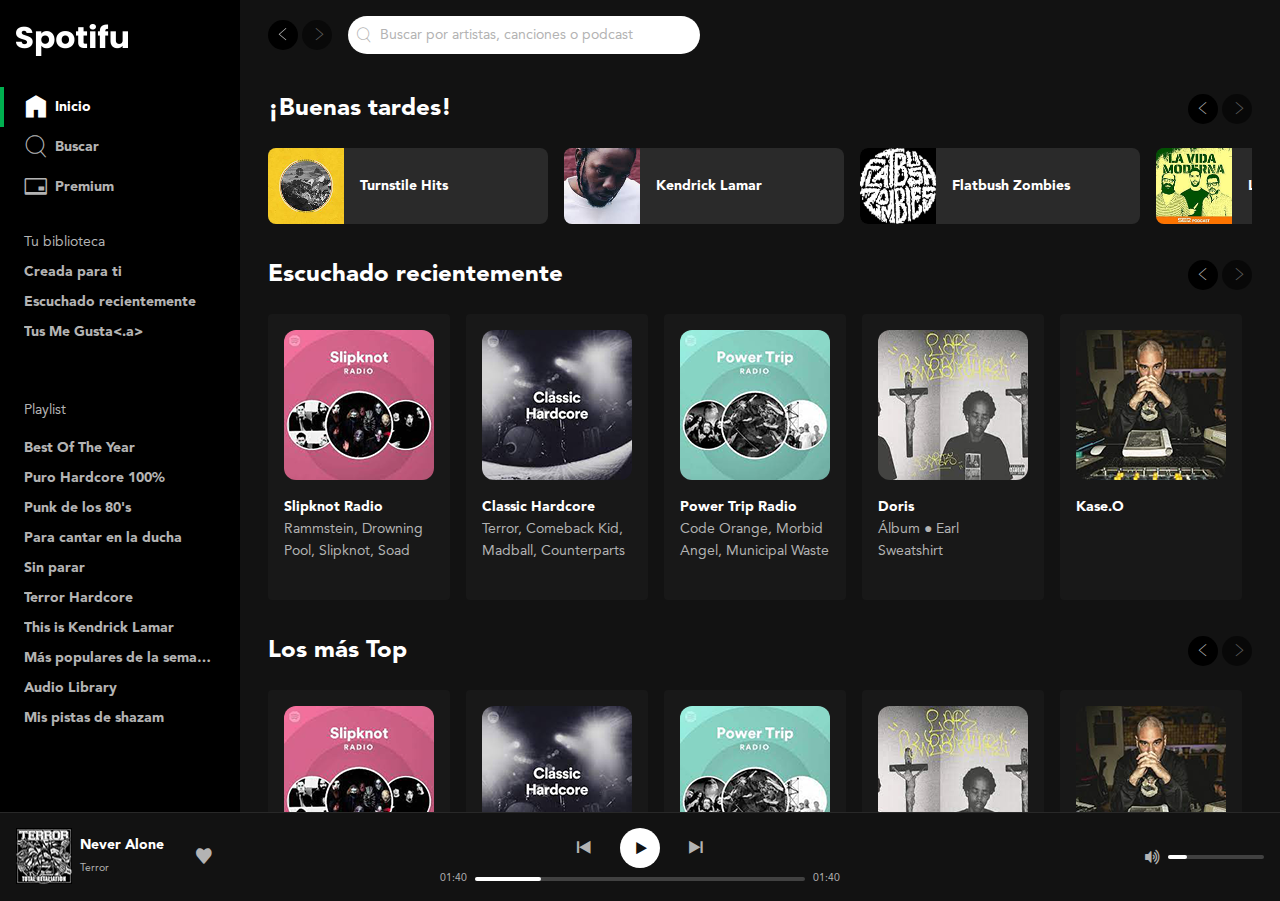
==== commit a34f5e9e: "uploaded-links" ====
--- a/index.html
+++ b/index.html
@@ -61,17 +61,17 @@
                <ul class="list-content">
                  <li class="list-item">
                    <span class="elipsis">
-                     <a href="/1-1-Mansion.html" class="link">Creada para ti</a>
-                   </span>
-                 </li>
-                 <li class="list-item">
-                   <span class="elipsis">
-                     <a href="/1-2-Mansion.html" class="link">Escuchado recientemente</a>
-                   </span>
-                 </li>
-                 <li class="list-item">
-                   <span class="elipsis">
-                     <a href="/1-3-Mansion.html" class="link">Tus Me Gusta</a>
+                     <a href="./1-1-Mansion.html" class="link">Creada para ti</a>
+                   </span>
+                 </li>
+                 <li class="list-item">
+                   <span class="elipsis">
+                     <a href="./1-2-Mansion.html" class="link">Escuchado recientemente</a>
+                   </span>
+                 </li>
+                 <li class="list-item">
+                   <span class="elipsis">
+                     <a href="./1-3-Mansion.html" class="link">Tus Me Gusta<.a>
                    </span>
                  </li>
                </ul>
@@ -81,52 +81,52 @@
                <ul class="list-content">
                  <li class="list-item">
                    <span class="elipsis">
-                     <a href="/2-2-Mansion.html" class="link">Best Of The Year</a>
-                   </span>
-                 </li>
-                 <li class="list-item">
-                   <span class="elipsis">
-                     <a href="/2-1-Mansion.html" class="link">Puro Hardcore 100%</a>
-                   </span>
-                 </li>
-                 <li class="list-item">
-                   <span class="elipsis">
-                     <a href="/2-3-Mansion.html" class="link">Punk de los 80's</a>
-                   </span>
-                 </li>
-                 <li class="list-item">
-                   <span class="elipsis">
-                     <a href="/2-4-Mansion.html" class="link">Para cantar en la ducha</a>
-                   </span>
-                 </li>
-                 <li class="list-item">
-                   <span class="elipsis">
-                     <a href="/2-5-Mansion.html" class="link">Sin parar</a>
-                   </span>
-                 </li>
-                 <li class="list-item">
-                   <span class="elipsis">
-                     <a href="/2-6-Mansion.html" class="link">Terror Hardcore</a>
-                   </span>
-                 </li>
-                 <li class="list-item">
-                   <span class="elipsis">
-                     <a href="/2-7-Mansion.html" class="link">This is Kendrick Lamar</a>
-                   </span>
-                 </li>
-                 <li class="list-item">
-                   <span class="elipsis">
-                     <a href="/2-8-Mansion.html" class="link">Más populares de la semana para ti que eres un pro</a>
-                   </span>
-                 </li>
-                 <li class="list-item">
-                   <span class="elipsis">
-                     <a href="/2-9-Mansion.html" class="link">Audio Library</a>
-                   </span>
-                 </li>
-                 <li class="list-item">
-                   <span class="elipsis">
-                     <a href="/2-10-Mansion.html" class="link">Mis pistas de shazam</a>
+                     <a href="./2-2-Mansion.html" class="link">Best Of The Year</a>
+                   </span>
+                 </li>
+                 <li class="list-item">
+                   <span class="elipsis">
+                     <a href="./2-1-Mansion.html" class="link">Puro Hardcore 100%</a>
+                   </span>
+                 </li>
+                 <li class="list-item">
+                   <span class="elipsis">
+                     <a href="./2-3-Mansion.html" class="link">Punk de los 80's</a>
+                   </span>
+                 </li>
+                 <li class="list-item">
+                   <span class="elipsis">
+                     <a href="./2-4-Mansion.html" class="link">Para cantar en la ducha</a>
+                   </span>
+                 </li>
+                 <li class="list-item">
+                   <span class="elipsis">
+                     <a href="./2-5-Mansion.html" class="link">Sin parar</a>
+                   </span>
+                 </li>
+                 <li class="list-item">
+                   <span class="elipsis">
+                     <a href="./2-6-Mansion.html" class="link">Terror Hardcore</a>
+                   </span>
+                 </li>
+                 <li class="list-item">
+                   <span class="elipsis">
+                     <a href="./2-7-Mansion.html" class="link">This is Kendrick Lamar</a>
+                   </span>
+                 </li>
+                 <li class="list-item">
+                   <span class="elipsis">
+                     <a href="./2-8-Mansion.html" class="link">Más populares de la semana para ti que eres un pro</a>
+                   </span>
+                 </li>
+                 <li class="list-item">
+                   <span class="elipsis">
+                     <a href="./2-9-Mansion.html" class="link">Audio Library</a>
+                   </span>
+                 </li>
+                 <li class="list-item">
+                   <span class="elipsis">
+                     <a href="./2-10-Mansion.html" class="link">Mis pistas de shazam</a>
                    </span>
                  </li>
                </ul>
